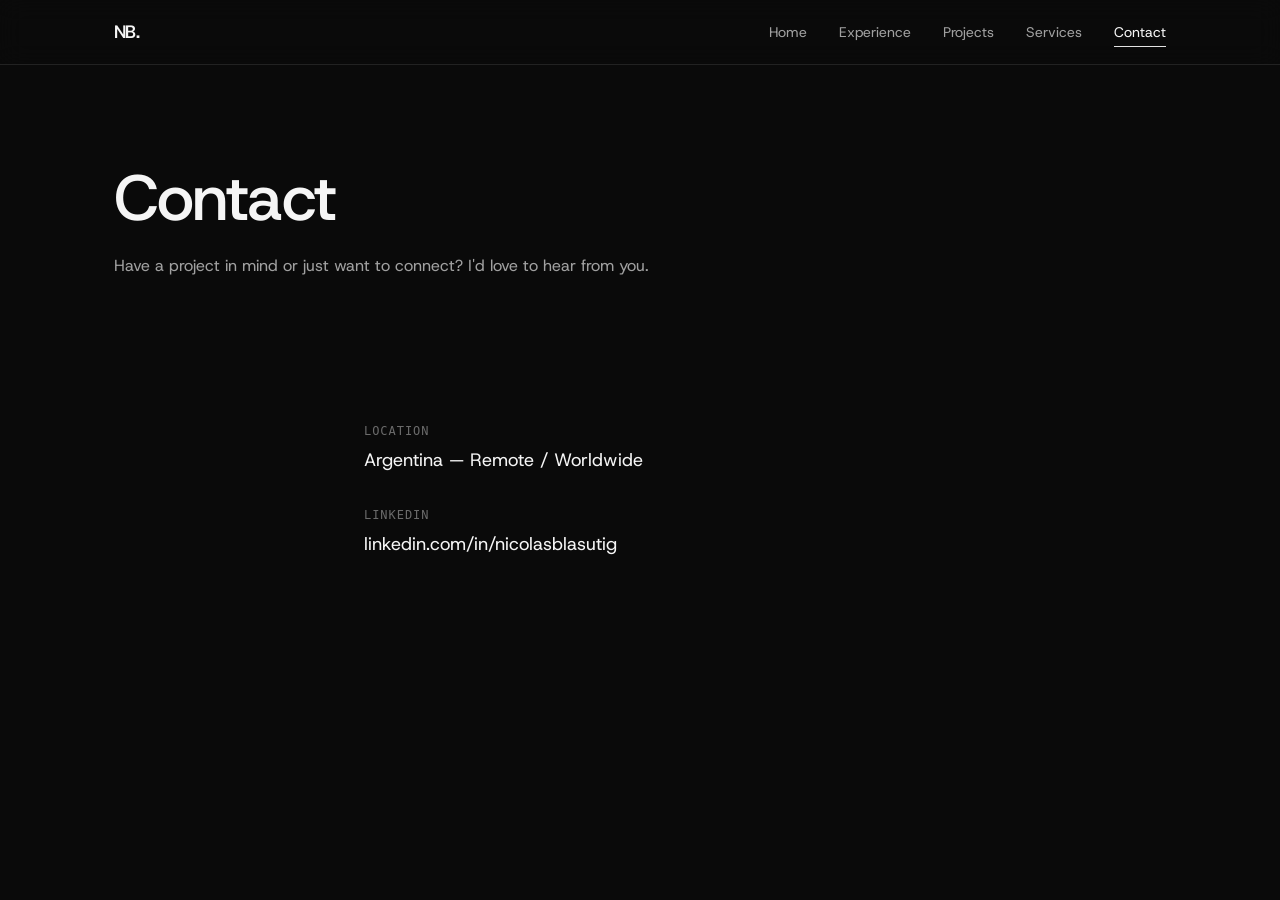
==== pages/contact.html @ 0fe167e8 "init: minimal portfolio with html/css/js" ====
<!DOCTYPE html>
<html lang="en">
<head>
  <meta charset="UTF-8">
  <meta name="viewport" content="width=device-width, initial-scale=1.0">
  <title>Portfolio — Contact</title>

  <link rel="preconnect" href="https://fonts.googleapis.com">
  <link rel="preconnect" href="https://fonts.gstatic.com" crossorigin>
  <link href="https://fonts.googleapis.com/css2?family=Host+Grotesk:wght@300;400;500;600;700&display=swap" rel="stylesheet">

  <link rel="stylesheet" href="../css/styles.css">
</head>
<body>

  <nav class="nav">
    <div class="container">
      <a href="../index.html" class="nav__logo">NB.</a>
      <div class="nav__links">
        <a href="../index.html">Home</a>
        <a href="./experience.html">Experience</a>
        <a href="./projects.html">Projects</a>
        <a href="./services.html">Services</a>
        <a href="./contact.html">Contact</a>
      </div>
    </div>
  </nav>

  <section class="page-header">
    <div class="container">
      <h1>Contact</h1>
      <p>Have a project in mind or just want to connect? I'd love to hear from you.</p>
    </div>
  </section>

  <section>
    <div class="container" style="max-width: 600px;">
      <div class="contact-info" style="gap: var(--space-8);">
        <div class="contact-info__item">
          <span class="contact-info__label">Location</span>
          <span class="contact-info__value">Argentina — Remote / Worldwide</span>
        </div>
        <div class="contact-info__item">
          <span class="contact-info__label">LinkedIn</span>
          <span class="contact-info__value">
            <a href="https://www.linkedin.com/in/nicolasblasutig/" target="_blank" rel="noopener">linkedin.com/in/nicolasblasutig</a>
          </span>
        </div>
      </div>
    </div>
  </section>

  <script src="../js/main.js"></script>
</body>
</html>
---- css/styles.css ----
/* ==========================================
   VARIABLES
   ========================================== */
:root {
  /* Colors - Dark Theme Minimalist */
  --bg-primary: #0a0a0a;
  --bg-secondary: #111111;
  --bg-tertiary: #1a1a1a;
  --bg-card: #141414;

  --text-primary: #f5f5f5;
  --text-secondary: #a0a0a0;
  --text-muted: #6b6b6b;

  --accent: #e2e2e2;
  --accent-hover: #ffffff;
  --border: #222222;
  --border-hover: #333333;

  /* Fonts */
  --font-primary: 'Host Grotesk', sans-serif;
  --font-mono: 'SF Mono', 'Fira Code', 'Consolas', monospace;

  /* Font Sizes */
  --text-xs: 0.75rem;
  --text-sm: 0.875rem;
  --text-base: 1rem;
  --text-lg: 1.125rem;
  --text-xl: 1.5rem;
  --text-2xl: 2rem;
  --text-3xl: 3rem;
  --text-4xl: 4rem;

  /* Spacing */
  --space-1: 0.25rem;
  --space-2: 0.5rem;
  --space-3: 0.75rem;
  --space-4: 1rem;
  --space-6: 1.5rem;
  --space-8: 2rem;
  --space-12: 3rem;
  --space-16: 4rem;
  --space-24: 6rem;
  --space-32: 8rem;

  /* Layout */
  --max-width: 1100px;
  --radius: 8px;
  --radius-sm: 4px;

  /* Transitions */
  --transition-fast: 150ms ease;
  --transition-base: 250ms ease;
}

/* ==========================================
   RESET & BASE
   ========================================== */
*, *::before, *::after {
  box-sizing: border-box;
  margin: 0;
  padding: 0;
}

html {
  scroll-behavior: smooth;
}

body {
  font-family: var(--font-primary);
  font-size: var(--text-base);
  color: var(--text-primary);
  background-color: var(--bg-primary);
  line-height: 1.6;
  -webkit-font-smoothing: antialiased;
  -moz-osx-font-smoothing: grayscale;
}

a {
  color: inherit;
  text-decoration: none;
  transition: color var(--transition-fast);
}

img {
  max-width: 100%;
  display: block;
}

ul, ol {
  list-style: none;
}

/* ==========================================
   TYPOGRAPHY
   ========================================== */
h1, h2, h3, h4 {
  font-weight: 500;
  line-height: 1.2;
  letter-spacing: -0.02em;
}

h1 { font-size: var(--text-4xl); }
h2 { font-size: var(--text-3xl); }
h3 { font-size: var(--text-xl); }

p {
  color: var(--text-secondary);
}

.text-muted {
  color: var(--text-muted);
}

.text-accent {
  color: var(--accent);
}

/* ==========================================
   LAYOUT
   ========================================== */
.container {
  max-width: var(--max-width);
  margin: 0 auto;
  padding: 0 var(--space-6);
}

section {
  padding: var(--space-24) 0;
}

/* ==========================================
   NAVIGATION
   ========================================== */
.nav {
  position: fixed;
  top: 0;
  left: 0;
  right: 0;
  z-index: 100;
  background: rgba(10, 10, 10, 0.8);
  backdrop-filter: blur(12px);
  border-bottom: 1px solid var(--border);
}

.nav .container {
  display: flex;
  align-items: center;
  justify-content: space-between;
  height: 64px;
}

.nav__logo {
  font-weight: 600;
  font-size: var(--text-lg);
  letter-spacing: -0.03em;
}

.nav__links {
  display: flex;
  gap: var(--space-8);
}

.nav__links a {
  font-size: var(--text-sm);
  color: var(--text-secondary);
  position: relative;
}

.nav__links a:hover,
.nav__links a.active {
  color: var(--text-primary);
}

.nav__links a.active::after {
  content: '';
  position: absolute;
  bottom: -4px;
  left: 0;
  width: 100%;
  height: 1px;
  background: var(--accent);
}

/* ==========================================
   HERO / HOME
   ========================================== */
.hero {
  min-height: 100vh;
  display: flex;
  align-items: center;
  padding-top: 64px;
}

.hero__content {
  max-width: 800px;
}

.hero__greeting {
  font-family: var(--font-mono);
  font-size: var(--text-sm);
  color: var(--text-muted);
  margin-bottom: var(--space-4);
}

.hero__title {
  margin-bottom: var(--space-6);
}

.hero__subtitle {
  font-size: var(--text-xl);
  max-width: 600px;
  margin-bottom: var(--space-12);
}

.hero__cta {
  display: flex;
  flex-direction: column;
  gap: var(--space-6);
}

.hero__cta-label {
  font-family: var(--font-mono);
  font-size: var(--text-xs);
  text-transform: uppercase;
  letter-spacing: 0.1em;
  color: var(--text-muted);
}

.hero__cta-buttons {
  display: flex;
  flex-wrap: wrap;
  gap: var(--space-4);
}

.hero__about {
  margin-top: var(--space-12);
  max-width: 640px;
}

.hero__about p {
  margin-bottom: var(--space-4);
}

/* ==========================================
   BUTTONS
   ========================================== */
.btn {
  display: inline-flex;
  align-items: center;
  justify-content: center;
  padding: var(--space-3) var(--space-6);
  font-family: var(--font-primary);
  font-size: var(--text-sm);
  font-weight: 500;
  border-radius: var(--radius-sm);
  border: 1px solid var(--border);
  background: var(--bg-secondary);
  color: var(--text-primary);
  cursor: pointer;
  transition: all var(--transition-fast);
}

.btn:hover {
  border-color: var(--border-hover);
  background: var(--bg-tertiary);
  transform: translateY(-1px);
}

.btn--primary {
  background: var(--text-primary);
  color: var(--bg-primary);
  border-color: var(--text-primary);
}

.btn--primary:hover {
  background: var(--accent-hover);
  border-color: var(--accent-hover);
}

.btn--outline {
  background: transparent;
  border-color: var(--text-secondary);
  color: var(--text-secondary);
}

.btn--outline:hover {
  border-color: var(--text-primary);
  color: var(--text-primary);
  background: transparent;
}

.btn--sm {
  padding: var(--space-2) var(--space-4);
  font-size: var(--text-xs);
  gap: var(--space-2);
}

/* ==========================================
   PAGE HEADER
   ========================================== */
.page-header {
  padding-top: calc(64px + var(--space-24));
  padding-bottom: var(--space-12);
}

.page-header h1 {
  margin-bottom: var(--space-4);
}

.page-header p {
  max-width: 600px;
}

/* ==========================================
   CARDS
   ========================================== */
.card {
  background: var(--bg-card);
  border: 1px solid var(--border);
  border-radius: var(--radius);
  padding: var(--space-6);
  transition: border-color var(--transition-fast);
}

.card:hover {
  border-color: var(--border-hover);
}

/* ==========================================
   PROJECTS
   ========================================== */
.projects-grid {
  display: grid;
  grid-template-columns: repeat(auto-fill, minmax(320px, 1fr));
  gap: var(--space-6);
}

.project-card__meta {
  display: flex;
  gap: var(--space-4);
  margin-top: var(--space-4);
  font-family: var(--font-mono);
  font-size: var(--text-xs);
  color: var(--text-muted);
}

/* ==========================================
   EXPERIENCE / TIMELINE
   ========================================== */
.timeline {
  display: flex;
  flex-direction: column;
  gap: var(--space-8);
}

.timeline__item {
  display: grid;
  grid-template-columns: 180px 1fr;
  gap: var(--space-8);
  padding-bottom: var(--space-8);
  border-bottom: 1px solid var(--border);
}

.timeline__date {
  font-family: var(--font-mono);
  font-size: var(--text-sm);
  color: var(--text-muted);
  padding-top: var(--space-1);
}

.timeline__content h3 {
  margin-bottom: var(--space-2);
}

.timeline__content .company {
  color: var(--text-secondary);
  margin-bottom: var(--space-4);
}

.timeline__summary {
  color: var(--text-secondary);
  margin-bottom: var(--space-4);
}

.timeline__summary ul {
  list-style: disc;
  padding-left: var(--space-6);
  margin-top: var(--space-3);
}

.timeline__summary ul li {
  margin-bottom: var(--space-2);
}

/* Show more / details */
.timeline__details {
  display: none;
  margin-top: var(--space-4);
  padding-top: var(--space-4);
  border-top: 1px solid var(--border);
}

.timeline__details.is-open {
  display: block;
}

.timeline__details h4 {
  font-size: var(--text-sm);
  font-weight: 600;
  color: var(--text-primary);
  margin-bottom: var(--space-3);
  text-transform: uppercase;
  letter-spacing: 0.04em;
}

.timeline__details ul {
  list-style: disc;
  padding-left: var(--space-6);
  color: var(--text-secondary);
}

.timeline__details ul li {
  margin-bottom: var(--space-2);
}

.timeline__details .tag-list {
  display: flex;
  flex-wrap: wrap;
  gap: var(--space-2);
  margin-top: var(--space-3);
}

.tag {
  font-family: var(--font-mono);
  font-size: var(--text-xs);
  padding: var(--space-1) var(--space-3);
  background: var(--bg-secondary);
  border: 1px solid var(--border);
  border-radius: var(--radius-sm);
  color: var(--text-muted);
}

/* ==========================================
   CONTACT
   ========================================== */
.contact-grid {
  display: grid;
  grid-template-columns: 1fr 1fr;
  gap: var(--space-12);
}

.contact-info {
  display: flex;
  flex-direction: column;
  gap: var(--space-6);
}

.contact-info__item {
  display: flex;
  flex-direction: column;
  gap: var(--space-1);
}

.contact-info__label {
  font-family: var(--font-mono);
  font-size: var(--text-xs);
  text-transform: uppercase;
  letter-spacing: 0.08em;
  color: var(--text-muted);
}

.contact-info__value {
  font-size: var(--text-lg);
}

.contact-info__value a:hover {
  color: var(--accent-hover);
  text-decoration: underline;
  text-underline-offset: 4px;
}

.contact-form {
  display: flex;
  flex-direction: column;
  gap: var(--space-6);
}

.form-group {
  display: flex;
  flex-direction: column;
  gap: var(--space-2);
}

.form-group label {
  font-family: var(--font-mono);
  font-size: var(--text-xs);
  text-transform: uppercase;
  letter-spacing: 0.08em;
  color: var(--text-muted);
}

.form-group input,
.form-group textarea {
  font-family: var(--font-primary);
  font-size: var(--text-base);
  padding: var(--space-3) var(--space-4);
  background: var(--bg-secondary);
  border: 1px solid var(--border);
  border-radius: var(--radius-sm);
  color: var(--text-primary);
  outline: none;
  transition: border-color var(--transition-fast);
}

.form-group input:focus,
.form-group textarea:focus {
  border-color: var(--text-secondary);
}

.form-group textarea {
  min-height: 140px;
  resize: vertical;
}

/* ==========================================
   FOOTER
   ========================================== */
.footer {
  border-top: 1px solid var(--border);
  padding: var(--space-8) 0;
  margin-top: var(--space-24);
}

.footer .container {
  display: flex;
  justify-content: space-between;
  align-items: center;
}

.footer__copy {
  font-size: var(--text-sm);
  color: var(--text-muted);
}

.footer__social {
  display: flex;
  gap: var(--space-6);
}

.footer__social a {
  font-size: var(--text-sm);
  color: var(--text-muted);
}

.footer__social a:hover {
  color: var(--text-primary);
}

/* ==========================================
   RESPONSIVE
   ========================================== */
@media (max-width: 768px) {
  :root {
    --text-3xl: 2rem;
    --text-4xl: 2.5rem;
  }

  .nav__links {
    gap: var(--space-4);
  }

  .timeline__item {
    grid-template-columns: 1fr;
    gap: var(--space-2);
  }

  .contact-grid {
    grid-template-columns: 1fr;
  }

  .projects-grid {
    grid-template-columns: 1fr;
  }

  .footer .container {
    flex-direction: column;
    gap: var(--space-4);
  }
}
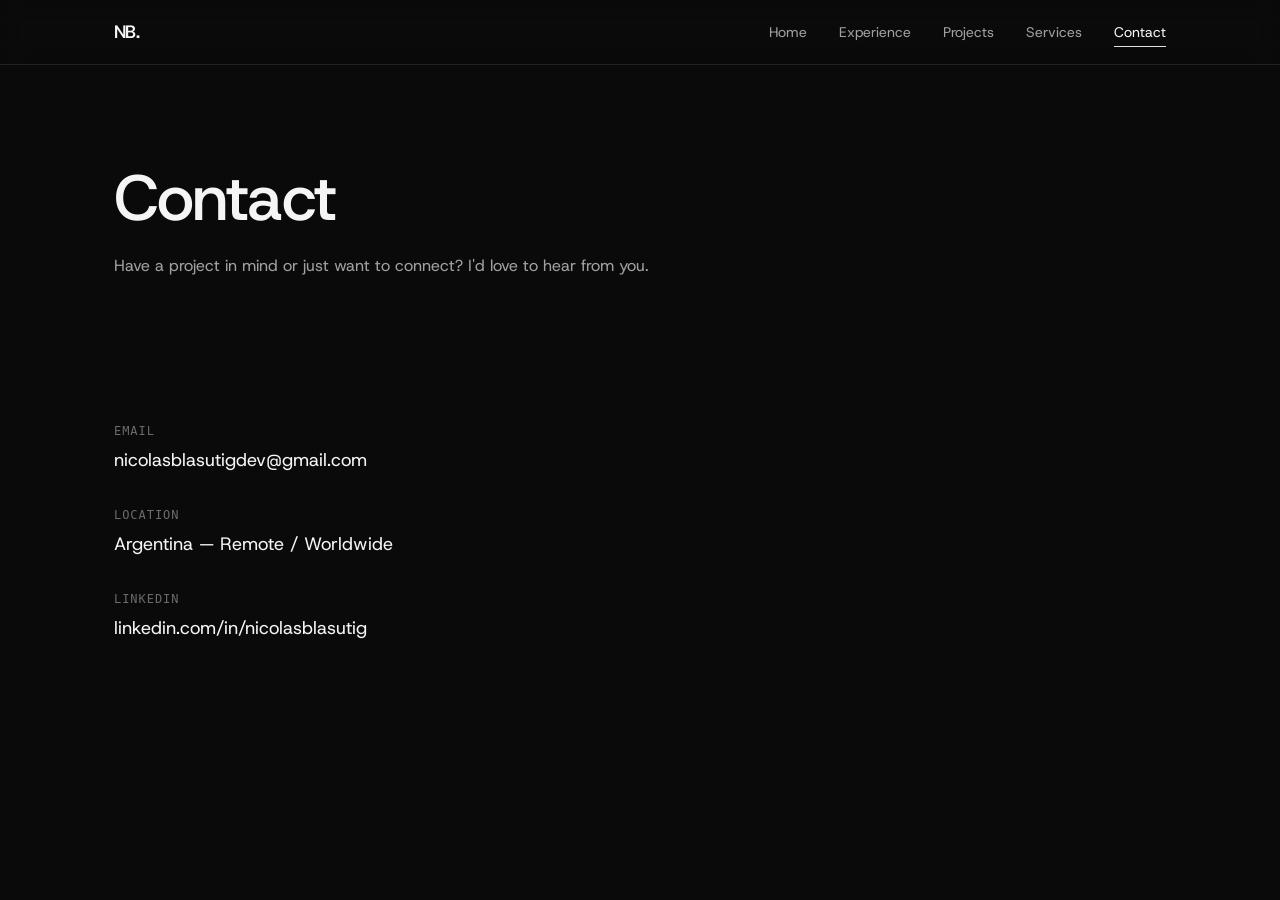
==== commit 75ec7d4e: "Contact fixed" ====
--- a/pages/contact.html
+++ b/pages/contact.html
@@ -34,8 +34,14 @@
   </section>
 
   <section>
-    <div class="container" style="max-width: 600px;">
+    <div class="container">
       <div class="contact-info" style="gap: var(--space-8);">
+        <div class="contact-info__item">
+          <span class="contact-info__label">Email</span>
+          <span class="contact-info__value">
+            <a href="mailto:nicolasblasutigdev@gmail.com">nicolasblasutigdev@gmail.com</a>
+          </span>
+        </div>
         <div class="contact-info__item">
           <span class="contact-info__label">Location</span>
           <span class="contact-info__value">Argentina — Remote / Worldwide</span>
